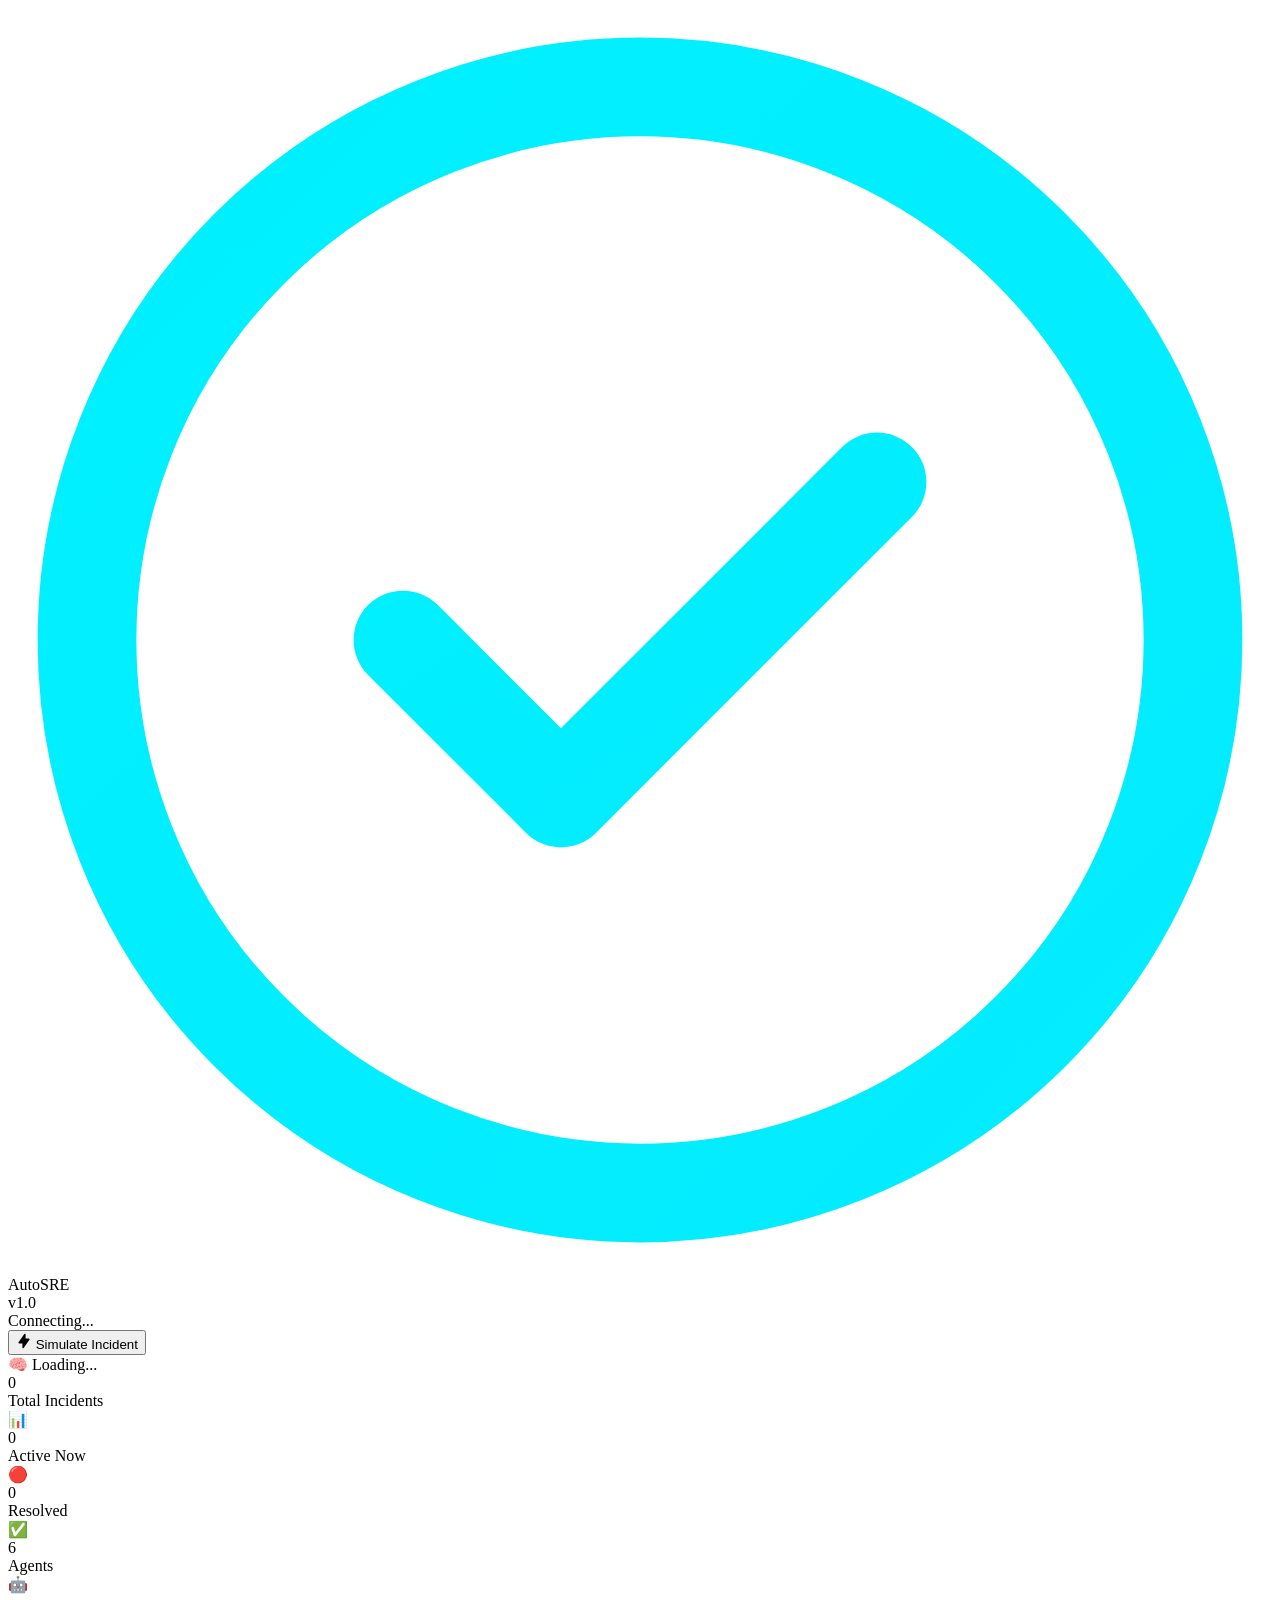
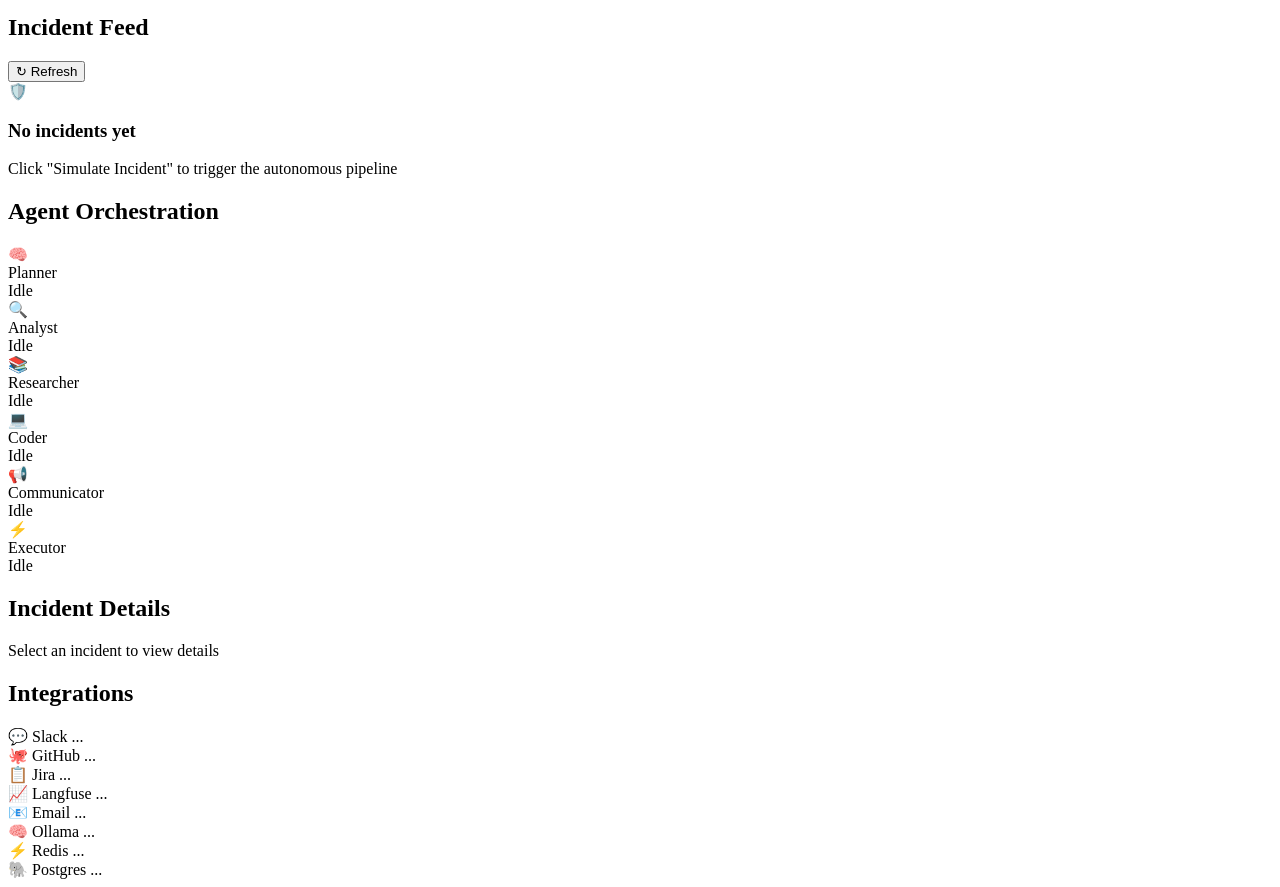
==== autosre/dashboard/index.html @ 5281d74b "feat: AutoSRE autonomous multi-agent incident resolution system - 6 AI agents (Planner, Analyst, Res" ====
<!DOCTYPE html>
<html lang="en">
<head>
    <meta charset="UTF-8">
    <meta name="viewport" content="width=device-width, initial-scale=1.0">
    <title>AutoSRE — Autonomous Incident Resolution</title>
    <meta name="description" content="Real-time dashboard for AutoSRE autonomous multi-agent incident resolution system">
    <link rel="preconnect" href="https://fonts.googleapis.com">
    <link href="https://fonts.googleapis.com/css2?family=Inter:wght@300;400;500;600;700;800;900&family=JetBrains+Mono:wght@400;500;600&display=swap" rel="stylesheet">
    <link rel="stylesheet" href="/static/styles.css">
</head>
<body>
    <!-- ─── Top Bar ─── -->
    <header class="topbar">
        <div class="topbar-left">
            <div class="logo">
                <div class="logo-icon">
                    <svg viewBox="0 0 32 32" fill="none"><circle cx="16" cy="16" r="14" stroke="url(#g1)" stroke-width="2.5"/><path d="M10 16l4 4 8-8" stroke="url(#g1)" stroke-width="2.5" stroke-linecap="round" stroke-linejoin="round"/><defs><linearGradient id="g1" x1="0" y1="0" x2="32" y2="32"><stop stop-color="#00F0FF"/><stop offset="1" stop-color="#7B61FF"/></linearGradient></defs></svg>
                </div>
                <span class="logo-text">Auto<span class="accent">SRE</span></span>
            </div>
            <span class="version-badge">v1.0</span>
        </div>
        <div class="topbar-center">
            <div class="system-status" id="systemStatus">
                <span class="status-dot pulse"></span>
                <span id="statusText">Connecting...</span>
            </div>
        </div>
        <div class="topbar-right">
            <button class="btn-simulate" id="btnSimulate" onclick="simulateIncident()">
                <svg viewBox="0 0 20 20" fill="currentColor" width="16" height="16"><path d="M11.3 1.046A1 1 0 0112 2v5h4a1 1 0 01.82 1.573l-7 10A1 1 0 018 18v-5H4a1 1 0 01-.82-1.573l7-10a1 1 0 011.12-.38z"/></svg>
                Simulate Incident
            </button>
            <div class="model-badge" id="modelBadge">
                <span class="model-icon">🧠</span>
                <span id="modelName">Loading...</span>
            </div>
        </div>
    </header>

    <!-- ─── Main Content ─── -->
    <main class="main-grid">
        <!-- Left Column: Metrics + Incident Feed -->
        <div class="col-left">
            <!-- Metrics Row -->
            <div class="metrics-row">
                <div class="metric-card">
                    <div class="metric-value" id="metricTotal">0</div>
                    <div class="metric-label">Total Incidents</div>
                    <div class="metric-icon">📊</div>
                </div>
                <div class="metric-card">
                    <div class="metric-value" id="metricActive">0</div>
                    <div class="metric-label">Active Now</div>
                    <div class="metric-icon active-pulse">🔴</div>
                </div>
                <div class="metric-card">
                    <div class="metric-value" id="metricResolved">0</div>
                    <div class="metric-label">Resolved</div>
                    <div class="metric-icon">✅</div>
                </div>
                <div class="metric-card">
                    <div class="metric-value" id="metricAgents">6</div>
                    <div class="metric-label">Agents</div>
                    <div class="metric-icon">🤖</div>
                </div>
            </div>

            <!-- Incident Feed -->
            <div class="panel incident-feed">
                <div class="panel-header">
                    <h2>Incident Feed</h2>
                    <button class="btn-refresh" onclick="refreshIncidents()">↻ Refresh</button>
                </div>
                <div class="panel-body" id="incidentFeed">
                    <div class="empty-state">
                        <div class="empty-icon">🛡️</div>
                        <h3>No incidents yet</h3>
                        <p>Click "Simulate Incident" to trigger the autonomous pipeline</p>
                    </div>
                </div>
            </div>
        </div>

        <!-- Right Column: Agent View + Details -->
        <div class="col-right">
            <!-- Agent Orchestration -->
            <div class="panel agent-panel">
                <div class="panel-header">
                    <h2>Agent Orchestration</h2>
                    <span class="live-badge" id="liveBadge" style="display:none">● LIVE</span>
                </div>
                <div class="panel-body">
                    <div class="agent-grid" id="agentGrid">
                        <div class="agent-node planner" data-agent="planner">
                            <div class="agent-avatar">🧠</div>
                            <div class="agent-name">Planner</div>
                            <div class="agent-status idle">Idle</div>
                        </div>
                        <div class="agent-connectors">
                            <div class="connector"></div><div class="connector"></div>
                            <div class="connector"></div><div class="connector"></div>
                            <div class="connector"></div>
                        </div>
                        <div class="agent-workers">
                            <div class="agent-node" data-agent="analyst">
                                <div class="agent-avatar">🔍</div>
                                <div class="agent-name">Analyst</div>
                                <div class="agent-status idle">Idle</div>
                            </div>
                            <div class="agent-node" data-agent="researcher">
                                <div class="agent-avatar">📚</div>
                                <div class="agent-name">Researcher</div>
                                <div class="agent-status idle">Idle</div>
                            </div>
                            <div class="agent-node" data-agent="coder">
                                <div class="agent-avatar">💻</div>
                                <div class="agent-name">Coder</div>
                                <div class="agent-status idle">Idle</div>
                            </div>
                            <div class="agent-node" data-agent="communicator">
                                <div class="agent-avatar">📢</div>
                                <div class="agent-name">Communicator</div>
                                <div class="agent-status idle">Idle</div>
                            </div>
                            <div class="agent-node" data-agent="executor">
                                <div class="agent-avatar">⚡</div>
                                <div class="agent-name">Executor</div>
                                <div class="agent-status idle">Idle</div>
                            </div>
                        </div>
                    </div>
                </div>
            </div>

            <!-- Incident Details -->
            <div class="panel detail-panel">
                <div class="panel-header">
                    <h2>Incident Details</h2>
                </div>
                <div class="panel-body" id="incidentDetails">
                    <div class="empty-state small">
                        <p>Select an incident to view details</p>
                    </div>
                </div>
            </div>

            <!-- Integration Status -->
            <div class="panel integrations-panel">
                <div class="panel-header">
                    <h2>Integrations</h2>
                </div>
                <div class="panel-body">
                    <div class="integration-grid" id="integrationGrid">
                        <div class="integration-item" id="intSlack">
                            <span class="int-icon">💬</span>
                            <span class="int-name">Slack</span>
                            <span class="int-status checking">...</span>
                        </div>
                        <div class="integration-item" id="intGithub">
                            <span class="int-icon">🐙</span>
                            <span class="int-name">GitHub</span>
                            <span class="int-status checking">...</span>
                        </div>
                        <div class="integration-item" id="intJira">
                            <span class="int-icon">📋</span>
                            <span class="int-name">Jira</span>
                            <span class="int-status checking">...</span>
                        </div>
                        <div class="integration-item clickable" id="intLangfuse" onclick="openLangfuse()">
                            <span class="int-icon">📈</span>
                            <span class="int-name">Langfuse</span>
                            <span class="int-status checking">...</span>
                        </div>
                        <div class="integration-item" id="intEmail">
                            <span class="int-icon">📧</span>
                            <span class="int-name">Email</span>
                            <span class="int-status checking">...</span>
                        </div>
                        <div class="integration-item" id="intOllama">
                            <span class="int-icon">🧠</span>
                            <span class="int-name">Ollama</span>
                            <span class="int-status checking">...</span>
                        </div>
                        <div class="integration-item" id="intRedis">
                            <span class="int-icon">⚡</span>
                            <span class="int-name">Redis</span>
                            <span class="int-status checking">...</span>
                        </div>
                        <div class="integration-item" id="intPostgres">
                            <span class="int-icon">🐘</span>
                            <span class="int-name">Postgres</span>
                            <span class="int-status checking">...</span>
                        </div>
                    </div>
                </div>
            </div>
        </div>
    </main>

    <!-- ─── Simulation Modal ─── -->
    <div class="modal-overlay" id="simulateModal" style="display:none">
        <div class="modal">
            <div class="modal-header">
                <h3>⚡ Simulate Production Incident</h3>
                <button class="modal-close" onclick="closeModal()">×</button>
            </div>
            <div class="modal-body">
                <div class="form-group">
                    <label>Incident Title</label>
                    <input type="text" id="simTitle" value="API error rate spiked to 23% on /checkout endpoint" class="form-input">
                </div>
                <div class="form-group">
                    <label>Description</label>
                    <textarea id="simDescription" class="form-input" rows="3">PagerDuty alert fired — checkout API returning 500 errors at elevated rate since recent deployment. Error rate exceeded threshold of 5%.</textarea>
                </div>
                <div class="form-row">
                    <div class="form-group">
                        <label>Severity</label>
                        <select id="simSeverity" class="form-input">
                            <option value="critical">🔴 Critical</option>
                            <option value="high" selected>🟠 High</option>
                            <option value="medium">🟡 Medium</option>
                            <option value="low">🟢 Low</option>
                        </select>
                    </div>
                    <div class="form-group">
                        <label>Source</label>
                        <select id="simSource" class="form-input">
                            <option value="pagerduty" selected>PagerDuty</option>
                            <option value="github">GitHub</option>
                            <option value="slack">Slack</option>
                            <option value="manual">Manual</option>
                        </select>
                    </div>
                </div>
            </div>
            <div class="modal-footer">
                <button class="btn-cancel" onclick="closeModal()">Cancel</button>
                <button class="btn-fire" id="btnFire" onclick="fireSimulation()">
                    🔥 Fire Incident
                </button>
            </div>
        </div>
    </div>

    <!-- ─── Toast Container ─── -->
    <div class="toast-container" id="toastContainer"></div>

    <script src="/static/app.js"></script>
</body>
</html>
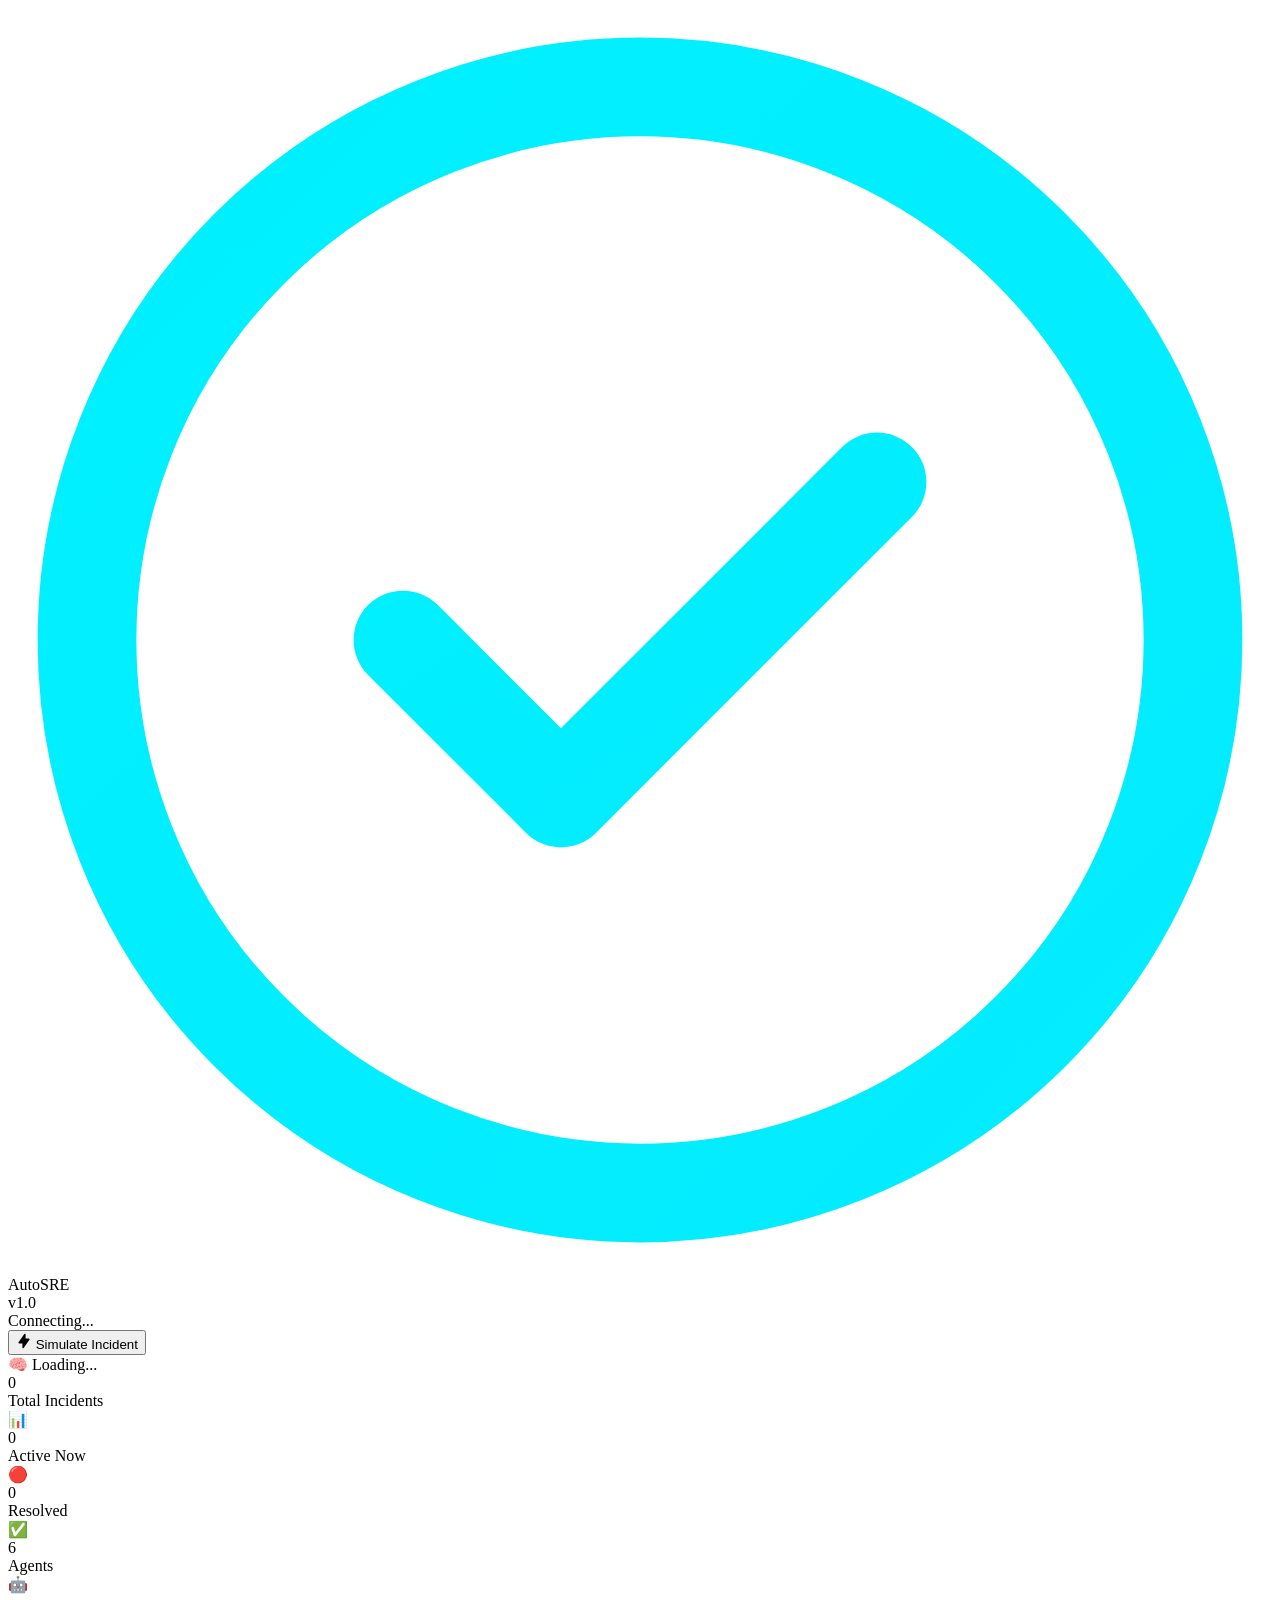
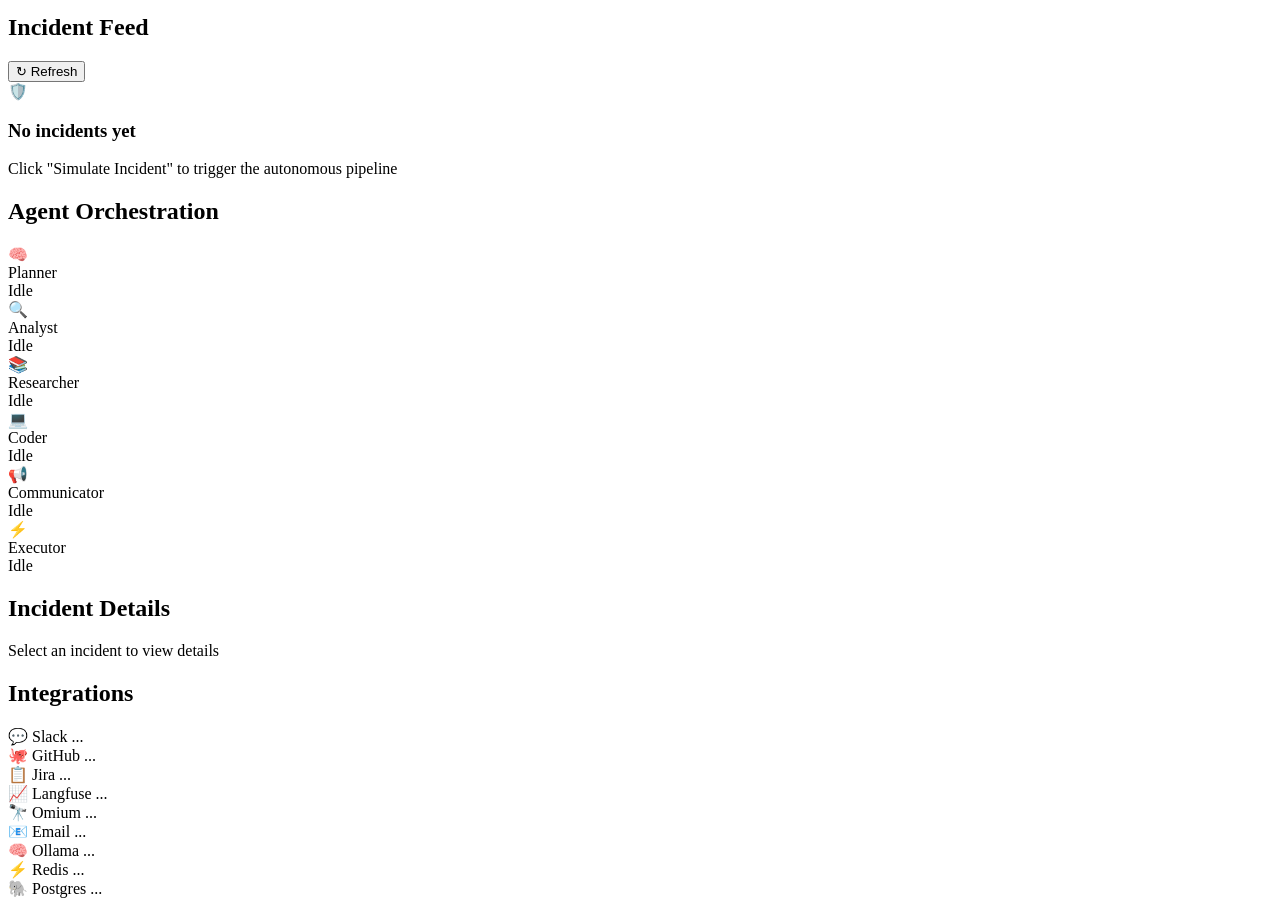
==== commit 84efb748: "feat: integrate Omium AI observability - dual tracing with Langfuse + Omium" ====
--- a/autosre/dashboard/index.html
+++ b/autosre/dashboard/index.html
@@ -173,6 +173,11 @@
                             <span class="int-name">Langfuse</span>
                             <span class="int-status checking">...</span>
                         </div>
+                        <div class="integration-item clickable" id="intOmium" onclick="openOmium()">
+                            <span class="int-icon">🔭</span>
+                            <span class="int-name">Omium</span>
+                            <span class="int-status checking">...</span>
+                        </div>
                         <div class="integration-item" id="intEmail">
                             <span class="int-icon">📧</span>
                             <span class="int-name">Email</span>
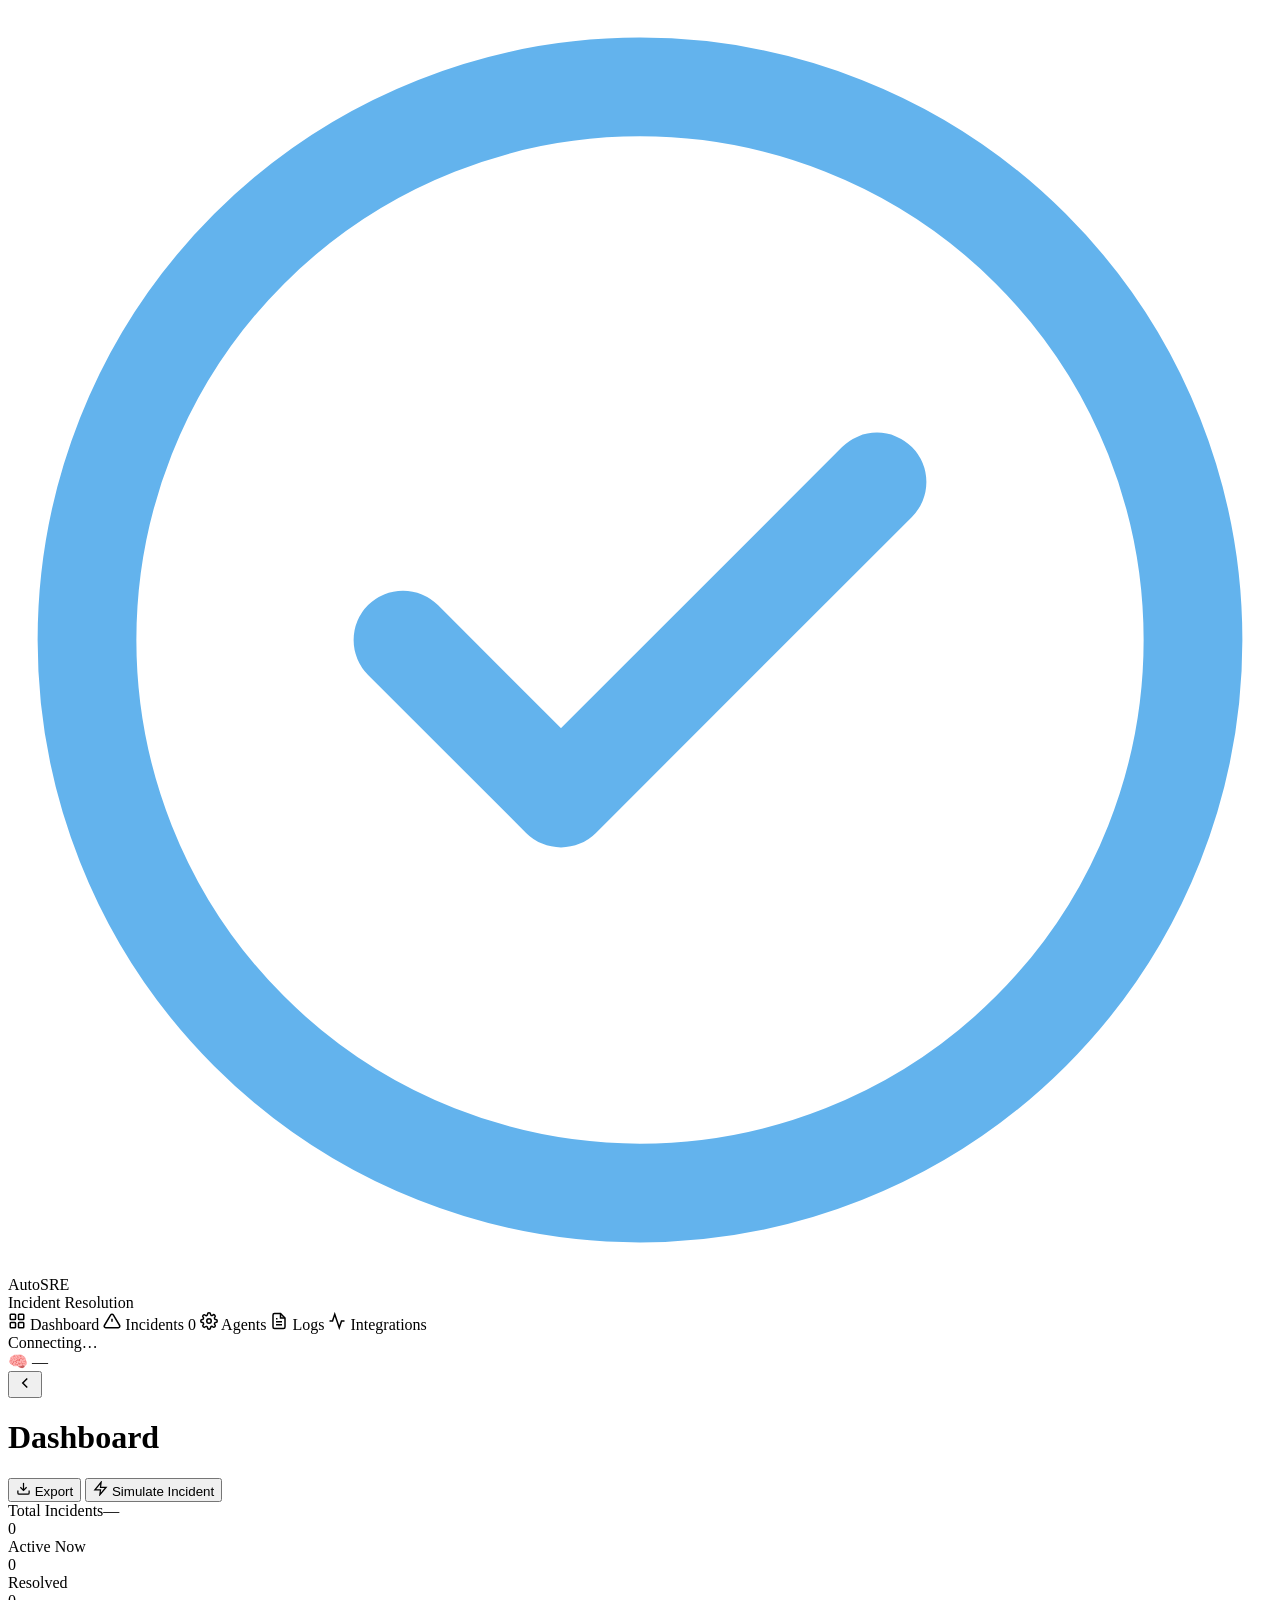
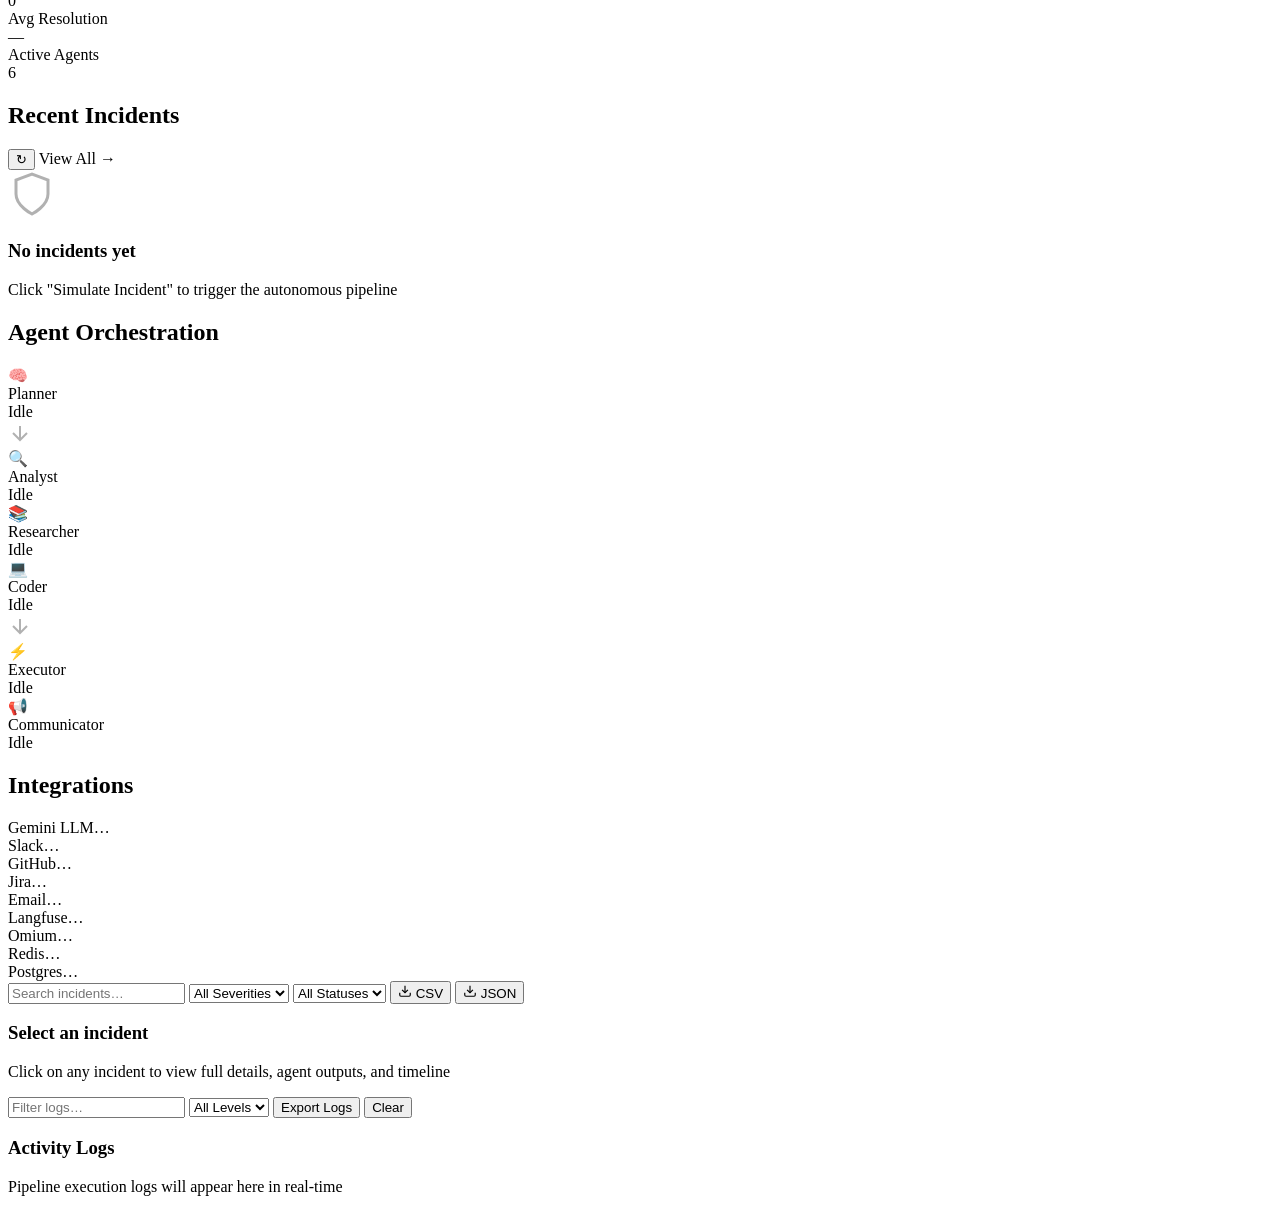
==== commit b685d34e: "final-2" ====
--- a/autosre/dashboard/index.html
+++ b/autosre/dashboard/index.html
@@ -6,201 +6,239 @@
     <title>AutoSRE — Autonomous Incident Resolution</title>
     <meta name="description" content="Real-time dashboard for AutoSRE autonomous multi-agent incident resolution system">
     <link rel="preconnect" href="https://fonts.googleapis.com">
-    <link href="https://fonts.googleapis.com/css2?family=Inter:wght@300;400;500;600;700;800;900&family=JetBrains+Mono:wght@400;500;600&display=swap" rel="stylesheet">
+    <link href="https://fonts.googleapis.com/css2?family=Inter:wght@300;400;500;600;700;800&family=JetBrains+Mono:wght@400;500;600&display=swap" rel="stylesheet">
     <link rel="stylesheet" href="/static/styles.css">
 </head>
 <body>
-    <!-- ─── Top Bar ─── -->
-    <header class="topbar">
-        <div class="topbar-left">
+    <!-- ─── Sidebar ─── -->
+    <aside class="sidebar" id="sidebar">
+        <div class="sidebar-header">
             <div class="logo">
-                <div class="logo-icon">
-                    <svg viewBox="0 0 32 32" fill="none"><circle cx="16" cy="16" r="14" stroke="url(#g1)" stroke-width="2.5"/><path d="M10 16l4 4 8-8" stroke="url(#g1)" stroke-width="2.5" stroke-linecap="round" stroke-linejoin="round"/><defs><linearGradient id="g1" x1="0" y1="0" x2="32" y2="32"><stop stop-color="#00F0FF"/><stop offset="1" stop-color="#7B61FF"/></linearGradient></defs></svg>
-                </div>
-                <span class="logo-text">Auto<span class="accent">SRE</span></span>
-            </div>
-            <span class="version-badge">v1.0</span>
-        </div>
-        <div class="topbar-center">
-            <div class="system-status" id="systemStatus">
-                <span class="status-dot pulse"></span>
-                <span id="statusText">Connecting...</span>
-            </div>
-        </div>
-        <div class="topbar-right">
-            <button class="btn-simulate" id="btnSimulate" onclick="simulateIncident()">
-                <svg viewBox="0 0 20 20" fill="currentColor" width="16" height="16"><path d="M11.3 1.046A1 1 0 0112 2v5h4a1 1 0 01.82 1.573l-7 10A1 1 0 018 18v-5H4a1 1 0 01-.82-1.573l7-10a1 1 0 011.12-.38z"/></svg>
-                Simulate Incident
-            </button>
-            <div class="model-badge" id="modelBadge">
-                <span class="model-icon">🧠</span>
-                <span id="modelName">Loading...</span>
-            </div>
-        </div>
-    </header>
+                <svg class="logo-svg" viewBox="0 0 32 32" fill="none"><circle cx="16" cy="16" r="14" stroke="#63b3ed" stroke-width="2.5"/><path d="M10 16l4 4 8-8" stroke="#63b3ed" stroke-width="2.5" stroke-linecap="round" stroke-linejoin="round"/></svg>
+                <div>
+                    <div class="logo-text">Auto<span class="accent">SRE</span></div>
+                    <div class="logo-sub">Incident Resolution</div>
+                </div>
+            </div>
+        </div>
+        <nav class="sidebar-nav">
+            <a class="nav-item active" data-view="dashboard" onclick="switchView('dashboard')">
+                <svg width="18" height="18" viewBox="0 0 24 24" fill="none" stroke="currentColor" stroke-width="2"><rect x="3" y="3" width="7" height="7" rx="1"/><rect x="14" y="3" width="7" height="7" rx="1"/><rect x="3" y="14" width="7" height="7" rx="1"/><rect x="14" y="14" width="7" height="7" rx="1"/></svg>
+                Dashboard
+            </a>
+            <a class="nav-item" data-view="incidents" onclick="switchView('incidents')">
+                <svg width="18" height="18" viewBox="0 0 24 24" fill="none" stroke="currentColor" stroke-width="2"><path d="M10.29 3.86L1.82 18a2 2 0 001.71 3h16.94a2 2 0 001.71-3L13.71 3.86a2 2 0 00-3.42 0z"/><line x1="12" y1="9" x2="12" y2="13"/><line x1="12" y1="17" x2="12.01" y2="17"/></svg>
+                Incidents
+                <span class="nav-badge" id="navIncidentCount">0</span>
+            </a>
+            <a class="nav-item" data-view="agents" onclick="switchView('agents')">
+                <svg width="18" height="18" viewBox="0 0 24 24" fill="none" stroke="currentColor" stroke-width="2"><circle cx="12" cy="12" r="3"/><path d="M19.4 15a1.65 1.65 0 00.33 1.82l.06.06a2 2 0 010 2.83 2 2 0 01-2.83 0l-.06-.06a1.65 1.65 0 00-1.82-.33 1.65 1.65 0 00-1 1.51V21a2 2 0 01-4 0v-.09A1.65 1.65 0 009 19.4a1.65 1.65 0 00-1.82.33l-.06.06a2 2 0 01-2.83-2.83l.06-.06A1.65 1.65 0 004.68 15a1.65 1.65 0 00-1.51-1H3a2 2 0 010-4h.09A1.65 1.65 0 004.6 9a1.65 1.65 0 00-.33-1.82l-.06-.06a2 2 0 012.83-2.83l.06.06A1.65 1.65 0 009 4.68a1.65 1.65 0 001-1.51V3a2 2 0 014 0v.09a1.65 1.65 0 001 1.51 1.65 1.65 0 001.82-.33l.06-.06a2 2 0 012.83 2.83l-.06.06A1.65 1.65 0 0019.4 9a1.65 1.65 0 001.51 1H21a2 2 0 010 4h-.09a1.65 1.65 0 00-1.51 1z"/></svg>
+                Agents
+            </a>
+            <a class="nav-item" data-view="logs" onclick="switchView('logs')">
+                <svg width="18" height="18" viewBox="0 0 24 24" fill="none" stroke="currentColor" stroke-width="2"><path d="M14 2H6a2 2 0 00-2 2v16a2 2 0 002 2h12a2 2 0 002-2V8z"/><polyline points="14 2 14 8 20 8"/><line x1="16" y1="13" x2="8" y2="13"/><line x1="16" y1="17" x2="8" y2="17"/><polyline points="10 9 9 9 8 9"/></svg>
+                Logs
+            </a>
+            <a class="nav-item" data-view="integrations" onclick="switchView('integrations')">
+                <svg width="18" height="18" viewBox="0 0 24 24" fill="none" stroke="currentColor" stroke-width="2"><polyline points="22 12 18 12 15 21 9 3 6 12 2 12"/></svg>
+                Integrations
+            </a>
+        </nav>
+        <div class="sidebar-footer">
+            <div class="system-chip" id="systemChip">
+                <span class="chip-dot"></span>
+                <span id="chipText">Connecting…</span>
+            </div>
+            <div class="model-chip" id="modelChip">🧠 <span id="modelName">—</span></div>
+        </div>
+    </aside>
+
+    <!-- Sidebar Toggle -->
+    <button class="sidebar-toggle" id="sidebarToggle" onclick="toggleSidebar()" title="Toggle Sidebar">
+        <svg width="18" height="18" viewBox="0 0 24 24" fill="none" stroke="currentColor" stroke-width="2"><path d="M15 18l-6-6 6-6"/></svg>
+    </button>
 
     <!-- ─── Main Content ─── -->
-    <main class="main-grid">
-        <!-- Left Column: Metrics + Incident Feed -->
-        <div class="col-left">
-            <!-- Metrics Row -->
+    <main class="main">
+        <!-- Top Bar -->
+        <header class="topbar">
+            <div class="topbar-left">
+                <h1 class="page-title" id="pageTitle">Dashboard</h1>
+            </div>
+            <div class="topbar-right">
+                <button class="btn-secondary" id="btnExport" onclick="exportData()">
+                    <svg width="15" height="15" viewBox="0 0 24 24" fill="none" stroke="currentColor" stroke-width="2"><path d="M21 15v4a2 2 0 01-2 2H5a2 2 0 01-2-2v-4"/><polyline points="7 10 12 15 17 10"/><line x1="12" y1="15" x2="12" y2="3"/></svg>
+                    Export
+                </button>
+                <button class="btn-primary" id="btnSimulate" onclick="simulateIncident()">
+                    <svg width="15" height="15" viewBox="0 0 24 24" fill="none" stroke="currentColor" stroke-width="2"><polygon points="13 2 3 14 12 14 11 22 21 10 12 10 13 2"/></svg>
+                    Simulate Incident
+                </button>
+            </div>
+        </header>
+
+        <!-- ─── VIEW: Dashboard ─── -->
+        <div class="view active" id="view-dashboard">
             <div class="metrics-row">
                 <div class="metric-card">
+                    <div class="metric-top"><span class="metric-label">Total Incidents</span><span class="metric-trend up" id="metricTrend">—</span></div>
                     <div class="metric-value" id="metricTotal">0</div>
-                    <div class="metric-label">Total Incidents</div>
-                    <div class="metric-icon">📊</div>
-                </div>
-                <div class="metric-card">
-                    <div class="metric-value" id="metricActive">0</div>
-                    <div class="metric-label">Active Now</div>
-                    <div class="metric-icon active-pulse">🔴</div>
-                </div>
-                <div class="metric-card">
-                    <div class="metric-value" id="metricResolved">0</div>
-                    <div class="metric-label">Resolved</div>
-                    <div class="metric-icon">✅</div>
-                </div>
-                <div class="metric-card">
+                    <div class="metric-bar"><div class="metric-bar-fill" id="metricBar1" style="width:0%"></div></div>
+                </div>
+                <div class="metric-card">
+                    <div class="metric-top"><span class="metric-label">Active Now</span></div>
+                    <div class="metric-value warn" id="metricActive">0</div>
+                    <div class="metric-bar"><div class="metric-bar-fill active-bar" id="metricBar2" style="width:0%"></div></div>
+                </div>
+                <div class="metric-card">
+                    <div class="metric-top"><span class="metric-label">Resolved</span></div>
+                    <div class="metric-value good" id="metricResolved">0</div>
+                    <div class="metric-bar"><div class="metric-bar-fill good-bar" id="metricBar3" style="width:0%"></div></div>
+                </div>
+                <div class="metric-card">
+                    <div class="metric-top"><span class="metric-label">Avg Resolution</span></div>
+                    <div class="metric-value" id="metricAvgTime">—</div>
+                    <div class="metric-bar"><div class="metric-bar-fill" id="metricBar4" style="width:0%"></div></div>
+                </div>
+                <div class="metric-card">
+                    <div class="metric-top"><span class="metric-label">Active Agents</span></div>
                     <div class="metric-value" id="metricAgents">6</div>
-                    <div class="metric-label">Agents</div>
-                    <div class="metric-icon">🤖</div>
-                </div>
-            </div>
-
-            <!-- Incident Feed -->
-            <div class="panel incident-feed">
-                <div class="panel-header">
-                    <h2>Incident Feed</h2>
-                    <button class="btn-refresh" onclick="refreshIncidents()">↻ Refresh</button>
-                </div>
-                <div class="panel-body" id="incidentFeed">
-                    <div class="empty-state">
-                        <div class="empty-icon">🛡️</div>
-                        <h3>No incidents yet</h3>
-                        <p>Click "Simulate Incident" to trigger the autonomous pipeline</p>
-                    </div>
-                </div>
-            </div>
-        </div>
-
-        <!-- Right Column: Agent View + Details -->
-        <div class="col-right">
-            <!-- Agent Orchestration -->
-            <div class="panel agent-panel">
-                <div class="panel-header">
-                    <h2>Agent Orchestration</h2>
-                    <span class="live-badge" id="liveBadge" style="display:none">● LIVE</span>
-                </div>
-                <div class="panel-body">
-                    <div class="agent-grid" id="agentGrid">
-                        <div class="agent-node planner" data-agent="planner">
-                            <div class="agent-avatar">🧠</div>
-                            <div class="agent-name">Planner</div>
-                            <div class="agent-status idle">Idle</div>
-                        </div>
-                        <div class="agent-connectors">
-                            <div class="connector"></div><div class="connector"></div>
-                            <div class="connector"></div><div class="connector"></div>
-                            <div class="connector"></div>
-                        </div>
-                        <div class="agent-workers">
-                            <div class="agent-node" data-agent="analyst">
-                                <div class="agent-avatar">🔍</div>
-                                <div class="agent-name">Analyst</div>
-                                <div class="agent-status idle">Idle</div>
-                            </div>
-                            <div class="agent-node" data-agent="researcher">
-                                <div class="agent-avatar">📚</div>
-                                <div class="agent-name">Researcher</div>
-                                <div class="agent-status idle">Idle</div>
-                            </div>
-                            <div class="agent-node" data-agent="coder">
-                                <div class="agent-avatar">💻</div>
-                                <div class="agent-name">Coder</div>
-                                <div class="agent-status idle">Idle</div>
-                            </div>
-                            <div class="agent-node" data-agent="communicator">
-                                <div class="agent-avatar">📢</div>
-                                <div class="agent-name">Communicator</div>
-                                <div class="agent-status idle">Idle</div>
-                            </div>
-                            <div class="agent-node" data-agent="executor">
-                                <div class="agent-avatar">⚡</div>
-                                <div class="agent-name">Executor</div>
-                                <div class="agent-status idle">Idle</div>
-                            </div>
-                        </div>
-                    </div>
-                </div>
-            </div>
-
-            <!-- Incident Details -->
-            <div class="panel detail-panel">
-                <div class="panel-header">
-                    <h2>Incident Details</h2>
-                </div>
-                <div class="panel-body" id="incidentDetails">
-                    <div class="empty-state small">
-                        <p>Select an incident to view details</p>
-                    </div>
-                </div>
-            </div>
-
-            <!-- Integration Status -->
-            <div class="panel integrations-panel">
-                <div class="panel-header">
-                    <h2>Integrations</h2>
-                </div>
-                <div class="panel-body">
-                    <div class="integration-grid" id="integrationGrid">
-                        <div class="integration-item" id="intSlack">
-                            <span class="int-icon">💬</span>
-                            <span class="int-name">Slack</span>
-                            <span class="int-status checking">...</span>
-                        </div>
-                        <div class="integration-item" id="intGithub">
-                            <span class="int-icon">🐙</span>
-                            <span class="int-name">GitHub</span>
-                            <span class="int-status checking">...</span>
-                        </div>
-                        <div class="integration-item" id="intJira">
-                            <span class="int-icon">📋</span>
-                            <span class="int-name">Jira</span>
-                            <span class="int-status checking">...</span>
-                        </div>
-                        <div class="integration-item clickable" id="intLangfuse" onclick="openLangfuse()">
-                            <span class="int-icon">📈</span>
-                            <span class="int-name">Langfuse</span>
-                            <span class="int-status checking">...</span>
-                        </div>
-                        <div class="integration-item clickable" id="intOmium" onclick="openOmium()">
-                            <span class="int-icon">🔭</span>
-                            <span class="int-name">Omium</span>
-                            <span class="int-status checking">...</span>
-                        </div>
-                        <div class="integration-item" id="intEmail">
-                            <span class="int-icon">📧</span>
-                            <span class="int-name">Email</span>
-                            <span class="int-status checking">...</span>
-                        </div>
-                        <div class="integration-item" id="intOllama">
-                            <span class="int-icon">🧠</span>
-                            <span class="int-name">Ollama</span>
-                            <span class="int-status checking">...</span>
-                        </div>
-                        <div class="integration-item" id="intRedis">
-                            <span class="int-icon">⚡</span>
-                            <span class="int-name">Redis</span>
-                            <span class="int-status checking">...</span>
-                        </div>
-                        <div class="integration-item" id="intPostgres">
-                            <span class="int-icon">🐘</span>
-                            <span class="int-name">Postgres</span>
-                            <span class="int-status checking">...</span>
-                        </div>
-                    </div>
-                </div>
-            </div>
+                    <div class="metric-bar"><div class="metric-bar-fill" style="width:100%"></div></div>
+                </div>
+            </div>
+
+            <div class="dashboard-grid">
+                <!-- Recent Incidents -->
+                <div class="card card-lg">
+                    <div class="card-header">
+                        <h2>Recent Incidents</h2>
+                        <div class="card-actions">
+                            <button class="btn-icon" onclick="refreshIncidents()" title="Refresh">↻</button>
+                            <a class="btn-text" onclick="switchView('incidents')">View All →</a>
+                        </div>
+                    </div>
+                    <div class="card-body scroll-y" id="recentIncidents">
+                        <div class="empty-state">
+                            <svg width="48" height="48" viewBox="0 0 24 24" fill="none" stroke="currentColor" stroke-width="1.5" opacity="0.3"><path d="M12 22s8-4 8-10V5l-8-3-8 3v7c0 6 8 10 8 10z"/></svg>
+                            <h3>No incidents yet</h3>
+                            <p>Click "Simulate Incident" to trigger the autonomous pipeline</p>
+                        </div>
+                    </div>
+                </div>
+
+                <!-- Agent Orchestration -->
+                <div class="card">
+                    <div class="card-header">
+                        <h2>Agent Orchestration</h2>
+                        <span class="live-badge" id="liveBadge" style="display:none">● LIVE</span>
+                    </div>
+                    <div class="card-body">
+                        <div class="pipeline-flow" id="agentGrid">
+                            <div class="pipeline-stage">
+                                <div class="agent-chip" data-agent="planner">
+                                    <div class="agent-icon">🧠</div>
+                                    <div class="agent-info"><div class="agent-name">Planner</div><div class="agent-status idle">Idle</div></div>
+                                </div>
+                            </div>
+                            <div class="pipeline-arrow">
+                                <svg width="24" height="24" viewBox="0 0 24 24" fill="none" stroke="currentColor" stroke-width="2" opacity="0.3"><path d="M12 5v14M19 12l-7 7-7-7"/></svg>
+                            </div>
+                            <div class="pipeline-parallel">
+                                <div class="agent-chip" data-agent="analyst"><div class="agent-icon">🔍</div><div class="agent-info"><div class="agent-name">Analyst</div><div class="agent-status idle">Idle</div></div></div>
+                                <div class="agent-chip" data-agent="researcher"><div class="agent-icon">📚</div><div class="agent-info"><div class="agent-name">Researcher</div><div class="agent-status idle">Idle</div></div></div>
+                                <div class="agent-chip" data-agent="coder"><div class="agent-icon">💻</div><div class="agent-info"><div class="agent-name">Coder</div><div class="agent-status idle">Idle</div></div></div>
+                            </div>
+                            <div class="pipeline-arrow">
+                                <svg width="24" height="24" viewBox="0 0 24 24" fill="none" stroke="currentColor" stroke-width="2" opacity="0.3"><path d="M12 5v14M19 12l-7 7-7-7"/></svg>
+                            </div>
+                            <div class="pipeline-stage">
+                                <div class="agent-chip" data-agent="executor"><div class="agent-icon">⚡</div><div class="agent-info"><div class="agent-name">Executor</div><div class="agent-status idle">Idle</div></div></div>
+                                <div class="agent-chip" data-agent="communicator"><div class="agent-icon">📢</div><div class="agent-info"><div class="agent-name">Communicator</div><div class="agent-status idle">Idle</div></div></div>
+                            </div>
+                        </div>
+                    </div>
+                </div>
+
+                <!-- Quick Integrations -->
+                <div class="card">
+                    <div class="card-header"><h2>Integrations</h2></div>
+                    <div class="card-body">
+                        <div class="int-list" id="integrationList">
+                            <div class="int-row" id="intOllama"><span class="int-dot"></span><span class="int-label">Gemini LLM</span><span class="int-val" >…</span></div>
+                            <div class="int-row" id="intSlack"><span class="int-dot"></span><span class="int-label">Slack</span><span class="int-val">…</span></div>
+                            <div class="int-row" id="intGithub"><span class="int-dot"></span><span class="int-label">GitHub</span><span class="int-val">…</span></div>
+                            <div class="int-row" id="intJira"><span class="int-dot"></span><span class="int-label">Jira</span><span class="int-val">…</span></div>
+                            <div class="int-row" id="intEmail"><span class="int-dot"></span><span class="int-label">Email</span><span class="int-val">…</span></div>
+                            <div class="int-row clickable" id="intLangfuse" onclick="openLangfuse()"><span class="int-dot"></span><span class="int-label">Langfuse</span><span class="int-val">…</span></div>
+                            <div class="int-row clickable" id="intOmium" onclick="openOmium()"><span class="int-dot"></span><span class="int-label">Omium</span><span class="int-val">…</span></div>
+                            <div class="int-row" id="intRedis"><span class="int-dot"></span><span class="int-label">Redis</span><span class="int-val">…</span></div>
+                            <div class="int-row" id="intPostgres"><span class="int-dot"></span><span class="int-label">Postgres</span><span class="int-val">…</span></div>
+                        </div>
+                    </div>
+                </div>
+            </div>
+        </div>
+
+        <!-- ─── VIEW: Incidents ─── -->
+        <div class="view" id="view-incidents">
+            <div class="toolbar">
+                <input class="search-input" type="text" placeholder="Search incidents…" id="incidentSearch" oninput="filterIncidents()">
+                <select class="filter-select" id="filterSeverity" onchange="filterIncidents()">
+                    <option value="">All Severities</option>
+                    <option value="critical">Critical</option>
+                    <option value="high">High</option>
+                    <option value="medium">Medium</option>
+                    <option value="low">Low</option>
+                </select>
+                <select class="filter-select" id="filterStatus" onchange="filterIncidents()">
+                    <option value="">All Statuses</option>
+                    <option value="processing">Processing</option>
+                    <option value="diagnosed_and_escalated">Resolved</option>
+                    <option value="failed">Failed</option>
+                </select>
+                <button class="btn-secondary" onclick="exportIncidents('csv')">
+                    <svg width="14" height="14" viewBox="0 0 24 24" fill="none" stroke="currentColor" stroke-width="2"><path d="M21 15v4a2 2 0 01-2 2H5a2 2 0 01-2-2v-4"/><polyline points="7 10 12 15 17 10"/><line x1="12" y1="15" x2="12" y2="3"/></svg>
+                    CSV
+                </button>
+                <button class="btn-secondary" onclick="exportIncidents('json')">
+                    <svg width="14" height="14" viewBox="0 0 24 24" fill="none" stroke="currentColor" stroke-width="2"><path d="M21 15v4a2 2 0 01-2 2H5a2 2 0 01-2-2v-4"/><polyline points="7 10 12 15 17 10"/><line x1="12" y1="15" x2="12" y2="3"/></svg>
+                    JSON
+                </button>
+            </div>
+            <div class="incidents-split">
+                <div class="incidents-list scroll-y" id="incidentsList"></div>
+                <div class="incident-detail scroll-y" id="incidentDetail">
+                    <div class="empty-state"><h3>Select an incident</h3><p>Click on any incident to view full details, agent outputs, and timeline</p></div>
+                </div>
+            </div>
+        </div>
+
+        <!-- ─── VIEW: Agents ─── -->
+        <div class="view" id="view-agents">
+            <div class="agents-grid" id="agentsDetailGrid"></div>
+        </div>
+
+        <!-- ─── VIEW: Logs ─── -->
+        <div class="view" id="view-logs">
+            <div class="toolbar">
+                <input class="search-input" type="text" placeholder="Filter logs…" id="logSearch" oninput="filterLogs()">
+                <select class="filter-select" id="logLevel" onchange="filterLogs()">
+                    <option value="">All Levels</option>
+                    <option value="info">Info</option>
+                    <option value="warning">Warning</option>
+                    <option value="error">Error</option>
+                </select>
+                <button class="btn-secondary" onclick="exportLogs()">Export Logs</button>
+                <button class="btn-secondary" onclick="clearLogs()">Clear</button>
+            </div>
+            <div class="log-viewer scroll-y" id="logViewer">
+                <div class="empty-state"><h3>Activity Logs</h3><p>Pipeline execution logs will appear here in real-time</p></div>
+            </div>
+        </div>
+
+        <!-- ─── VIEW: Integrations ─── -->
+        <div class="view" id="view-integrations">
+            <div class="integrations-detail-grid" id="intDetailGrid"></div>
         </div>
     </main>
 
@@ -208,8 +246,10 @@
     <div class="modal-overlay" id="simulateModal" style="display:none">
         <div class="modal">
             <div class="modal-header">
-                <h3>⚡ Simulate Production Incident</h3>
-                <button class="modal-close" onclick="closeModal()">×</button>
+                <h3>Simulate Production Incident</h3>
+                <button class="modal-close" onclick="closeModal()">
+                    <svg width="18" height="18" viewBox="0 0 24 24" fill="none" stroke="currentColor" stroke-width="2"><line x1="18" y1="6" x2="6" y2="18"/><line x1="6" y1="6" x2="18" y2="18"/></svg>
+                </button>
             </div>
             <div class="modal-body">
                 <div class="form-group">
@@ -242,15 +282,16 @@
                 </div>
             </div>
             <div class="modal-footer">
-                <button class="btn-cancel" onclick="closeModal()">Cancel</button>
-                <button class="btn-fire" id="btnFire" onclick="fireSimulation()">
-                    🔥 Fire Incident
+                <button class="btn-secondary" onclick="closeModal()">Cancel</button>
+                <button class="btn-primary" id="btnFire" onclick="fireSimulation()">
+                    <svg width="15" height="15" viewBox="0 0 24 24" fill="none" stroke="currentColor" stroke-width="2"><polygon points="13 2 3 14 12 14 11 22 21 10 12 10 13 2"/></svg>
+                    Fire Incident
                 </button>
             </div>
         </div>
     </div>
 
-    <!-- ─── Toast Container ─── -->
+    <!-- Toast Container -->
     <div class="toast-container" id="toastContainer"></div>
 
     <script src="/static/app.js"></script>
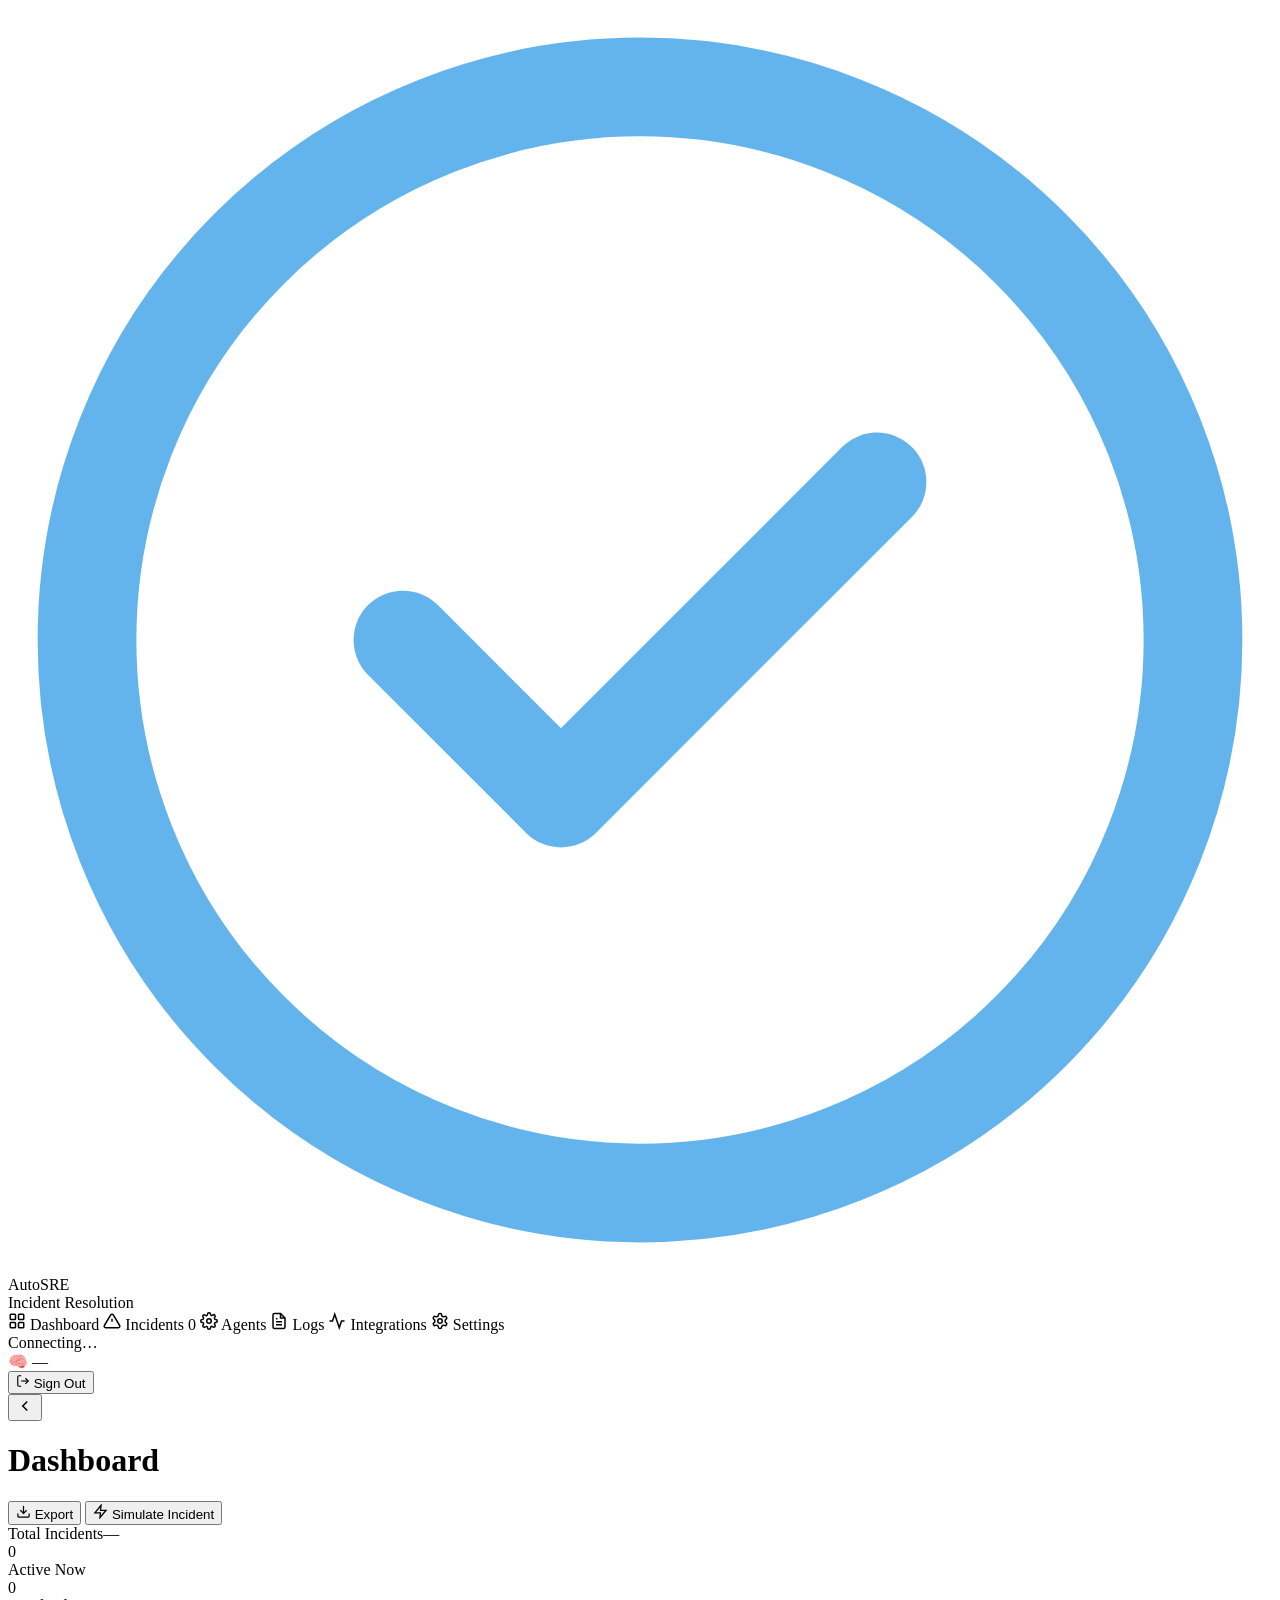
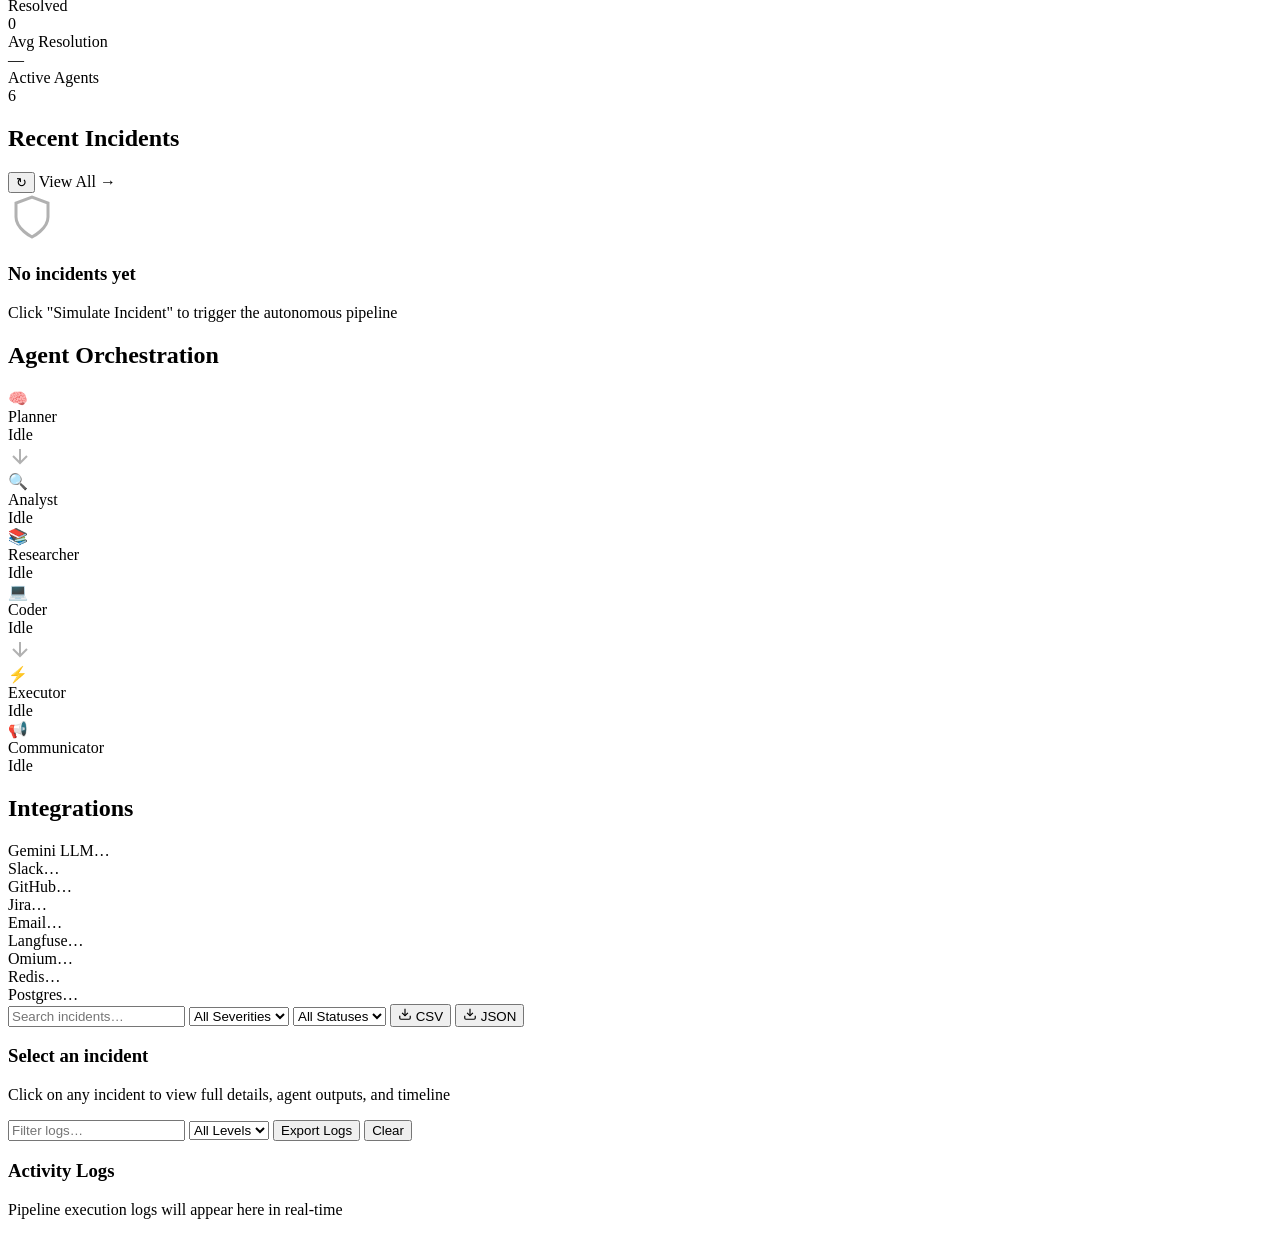
==== commit c6660a41: "feat: user auth + per-user integration settings" ====
--- a/autosre/dashboard/index.html
+++ b/autosre/dashboard/index.html
@@ -43,6 +43,10 @@
                 <svg width="18" height="18" viewBox="0 0 24 24" fill="none" stroke="currentColor" stroke-width="2"><polyline points="22 12 18 12 15 21 9 3 6 12 2 12"/></svg>
                 Integrations
             </a>
+            <a class="nav-item" onclick="window.location.href='/settings'">
+                <svg width="18" height="18" viewBox="0 0 24 24" fill="none" stroke="currentColor" stroke-width="2"><path d="M12.22 2h-.44a2 2 0 00-2 2v.18a2 2 0 01-1 1.73l-.43.25a2 2 0 01-2 0l-.15-.08a2 2 0 00-2.73.73l-.22.38a2 2 0 00.73 2.73l.15.1a2 2 0 011 1.72v.51a2 2 0 01-1 1.74l-.15.09a2 2 0 00-.73 2.73l.22.38a2 2 0 002.73.73l.15-.08a2 2 0 012 0l.43.25a2 2 0 011 1.73V20a2 2 0 002 2h.44a2 2 0 002-2v-.18a2 2 0 011-1.73l.43-.25a2 2 0 012 0l.15.08a2 2 0 002.73-.73l.22-.39a2 2 0 00-.73-2.73l-.15-.08a2 2 0 01-1-1.74v-.5a2 2 0 011-1.74l.15-.09a2 2 0 00.73-2.73l-.22-.38a2 2 0 00-2.73-.73l-.15.08a2 2 0 01-2 0l-.43-.25a2 2 0 01-1-1.73V4a2 2 0 00-2-2z"/><circle cx="12" cy="12" r="3"/></svg>
+                Settings
+            </a>
         </nav>
         <div class="sidebar-footer">
             <div class="system-chip" id="systemChip">
@@ -50,6 +54,10 @@
                 <span id="chipText">Connecting…</span>
             </div>
             <div class="model-chip" id="modelChip">🧠 <span id="modelName">—</span></div>
+            <button class="logout-btn" onclick="logout()" title="Sign Out">
+                <svg width="14" height="14" viewBox="0 0 24 24" fill="none" stroke="currentColor" stroke-width="2"><path d="M9 21H5a2 2 0 01-2-2V5a2 2 0 012-2h4"/><polyline points="16 17 21 12 16 7"/><line x1="21" y1="12" x2="9" y2="12"/></svg>
+                Sign Out
+            </button>
         </div>
     </aside>
 
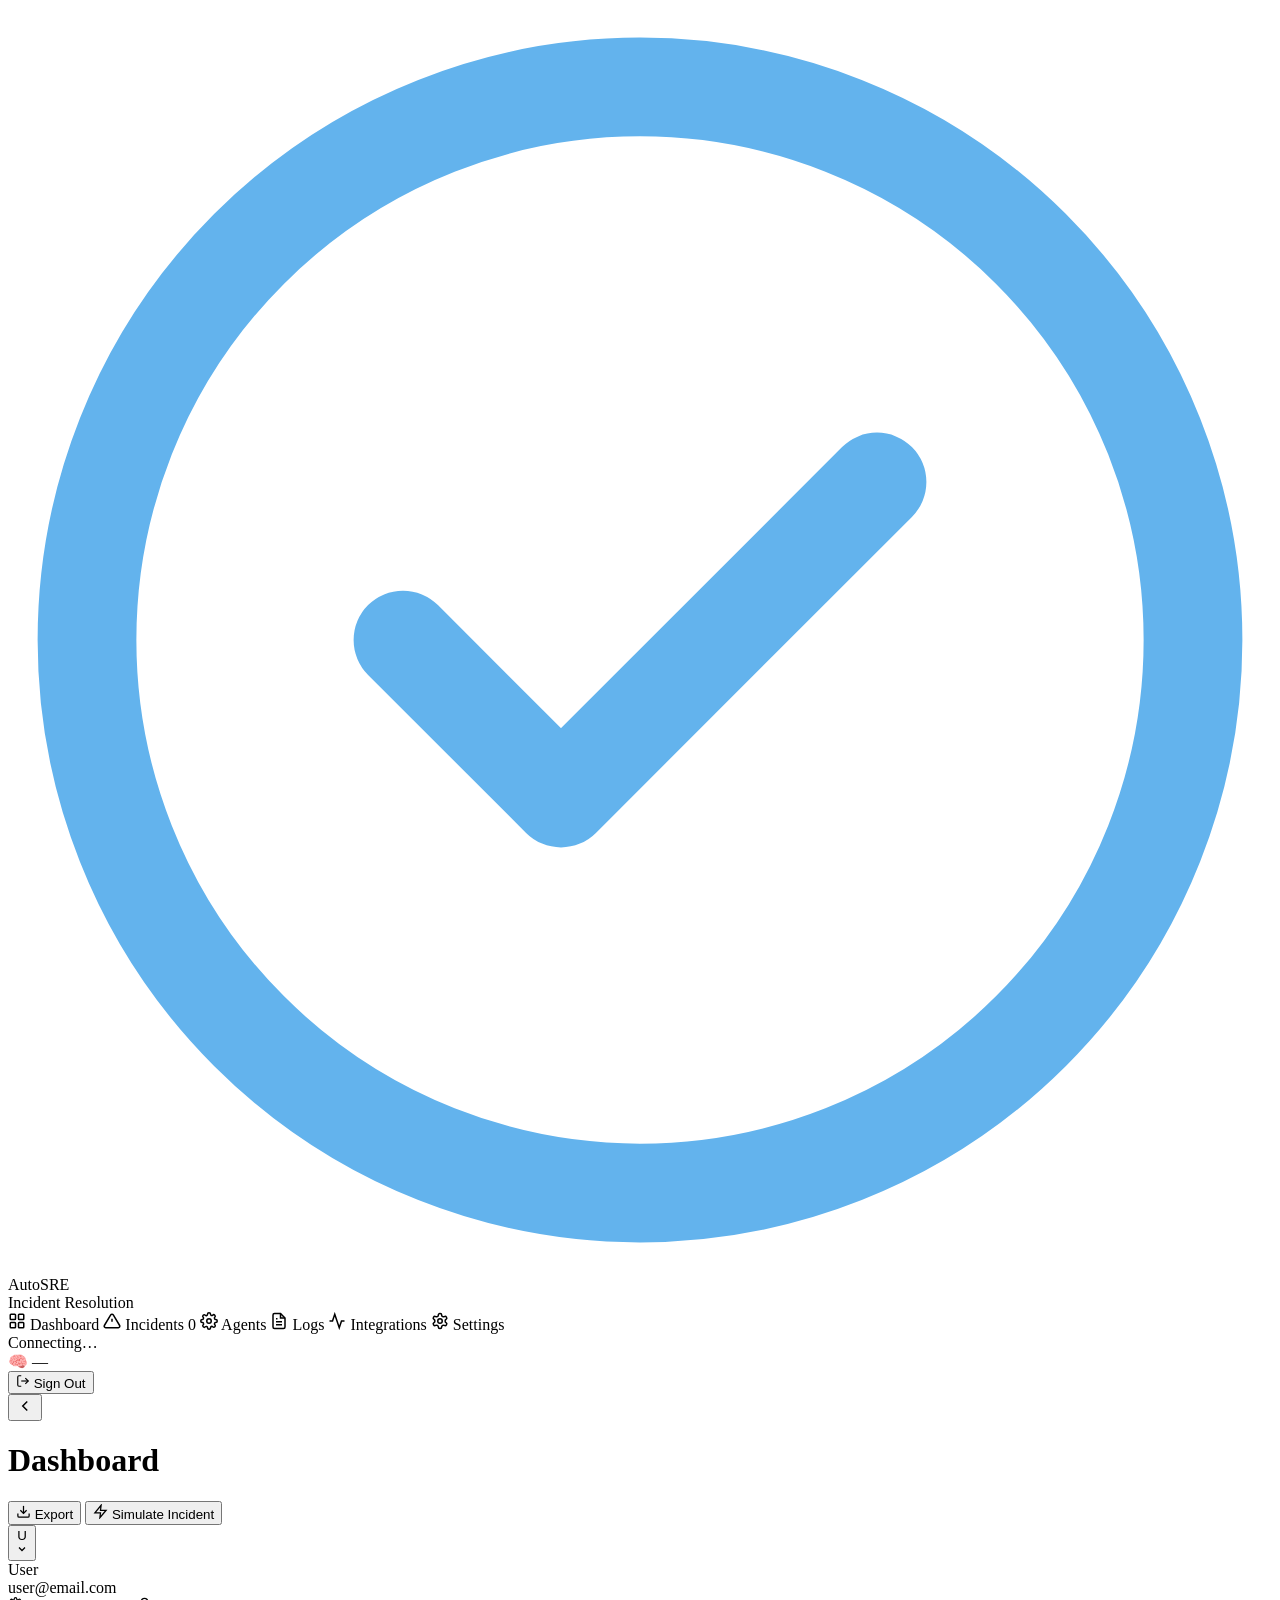
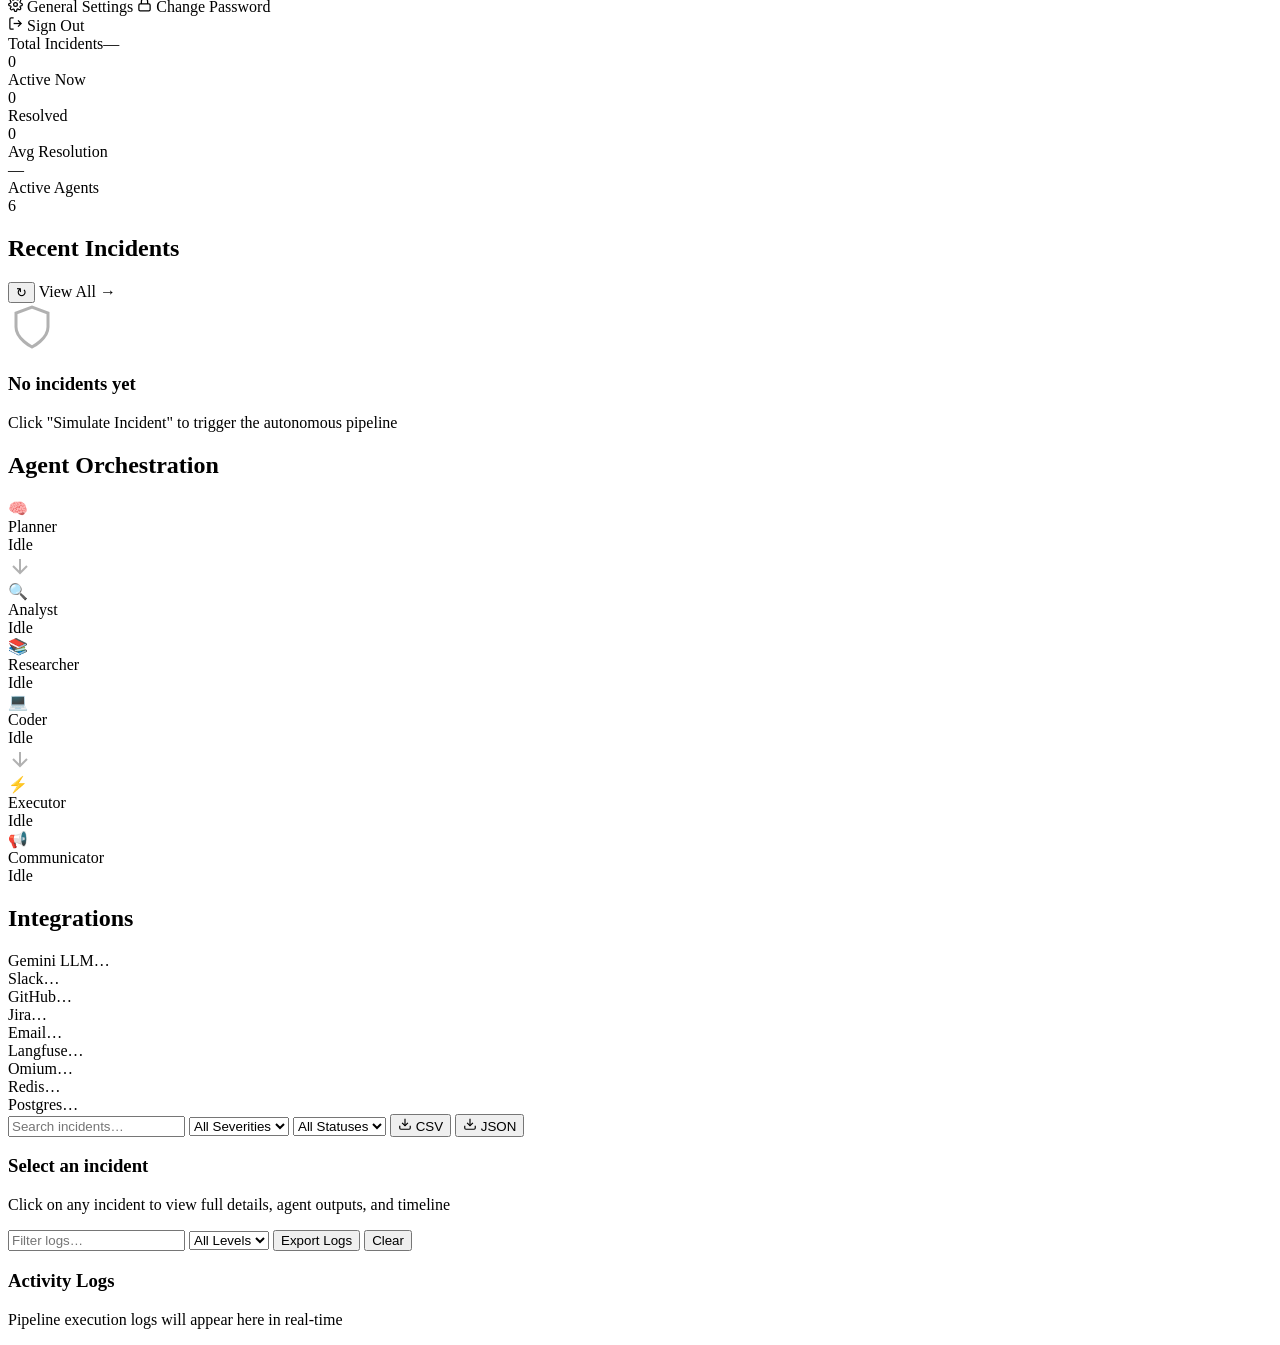
==== commit c65cd48a: "feat: profile dropdown + password change" ====
--- a/autosre/dashboard/index.html
+++ b/autosre/dashboard/index.html
@@ -82,6 +82,33 @@
                     <svg width="15" height="15" viewBox="0 0 24 24" fill="none" stroke="currentColor" stroke-width="2"><polygon points="13 2 3 14 12 14 11 22 21 10 12 10 13 2"/></svg>
                     Simulate Incident
                 </button>
+                <!-- Profile Dropdown -->
+                <div class="profile-wrapper" id="profileWrapper">
+                    <button class="profile-btn" onclick="toggleProfileMenu()" id="profileBtn">
+                        <div class="profile-avatar" id="profileAvatar">U</div>
+                        <svg width="12" height="12" viewBox="0 0 24 24" fill="none" stroke="currentColor" stroke-width="2.5"><path d="M6 9l6 6 6-6"/></svg>
+                    </button>
+                    <div class="profile-dropdown" id="profileDropdown">
+                        <div class="profile-info">
+                            <div class="profile-name" id="profileName">User</div>
+                            <div class="profile-email" id="profileEmail">user@email.com</div>
+                        </div>
+                        <div class="profile-divider"></div>
+                        <a class="profile-menu-item" onclick="window.location.href='/settings'">
+                            <svg width="15" height="15" viewBox="0 0 24 24" fill="none" stroke="currentColor" stroke-width="2"><circle cx="12" cy="12" r="3"/><path d="M19.4 15a1.65 1.65 0 00.33 1.82l.06.06a2 2 0 010 2.83 2 2 0 01-2.83 0l-.06-.06a1.65 1.65 0 00-1.82-.33 1.65 1.65 0 00-1 1.51V21a2 2 0 01-4 0v-.09A1.65 1.65 0 009 19.4a1.65 1.65 0 00-1.82.33l-.06.06a2 2 0 01-2.83-2.83l.06-.06A1.65 1.65 0 004.68 15a1.65 1.65 0 00-1.51-1H3a2 2 0 010-4h.09A1.65 1.65 0 004.6 9a1.65 1.65 0 00-.33-1.82l-.06-.06a2 2 0 012.83-2.83l.06.06A1.65 1.65 0 009 4.68a1.65 1.65 0 001-1.51V3a2 2 0 014 0v.09a1.65 1.65 0 001 1.51 1.65 1.65 0 001.82-.33l.06-.06a2 2 0 012.83 2.83l-.06.06A1.65 1.65 0 0019.4 9a1.65 1.65 0 001.51 1H21a2 2 0 010 4h-.09a1.65 1.65 0 00-1.51 1z"/></svg>
+                            General Settings
+                        </a>
+                        <a class="profile-menu-item" onclick="openPasswordModal()">
+                            <svg width="15" height="15" viewBox="0 0 24 24" fill="none" stroke="currentColor" stroke-width="2"><rect x="3" y="11" width="18" height="11" rx="2" ry="2"/><path d="M7 11V7a5 5 0 0110 0v4"/></svg>
+                            Change Password
+                        </a>
+                        <div class="profile-divider"></div>
+                        <a class="profile-menu-item danger" onclick="logout()">
+                            <svg width="15" height="15" viewBox="0 0 24 24" fill="none" stroke="currentColor" stroke-width="2"><path d="M9 21H5a2 2 0 01-2-2V5a2 2 0 012-2h4"/><polyline points="16 17 21 12 16 7"/><line x1="21" y1="12" x2="9" y2="12"/></svg>
+                            Sign Out
+                        </a>
+                    </div>
+                </div>
             </div>
         </header>
 
@@ -299,6 +326,38 @@
         </div>
     </div>
 
+    <!-- ─── Password Change Modal ─── -->
+    <div class="modal-overlay" id="passwordModal" style="display:none">
+        <div class="modal">
+            <div class="modal-header">
+                <h3>Change Password</h3>
+                <button class="modal-close" onclick="closePasswordModal()">
+                    <svg width="18" height="18" viewBox="0 0 24 24" fill="none" stroke="currentColor" stroke-width="2"><line x1="18" y1="6" x2="6" y2="18"/><line x1="6" y1="6" x2="18" y2="18"/></svg>
+                </button>
+            </div>
+            <div class="modal-body">
+                <div class="pw-error" id="pwError" style="display:none"></div>
+                <div class="pw-success" id="pwSuccess" style="display:none"></div>
+                <div class="form-group">
+                    <label>Current Password</label>
+                    <input type="password" id="pwCurrent" class="form-input" placeholder="••••••••">
+                </div>
+                <div class="form-group">
+                    <label>New Password</label>
+                    <input type="password" id="pwNew" class="form-input" placeholder="••••••••" minlength="6">
+                </div>
+                <div class="form-group">
+                    <label>Confirm New Password</label>
+                    <input type="password" id="pwConfirm" class="form-input" placeholder="••••••••">
+                </div>
+            </div>
+            <div class="modal-footer">
+                <button class="btn-secondary" onclick="closePasswordModal()">Cancel</button>
+                <button class="btn-primary" id="btnChangePw" onclick="changePassword()">Update Password</button>
+            </div>
+        </div>
+    </div>
+
     <!-- Toast Container -->
     <div class="toast-container" id="toastContainer"></div>
 
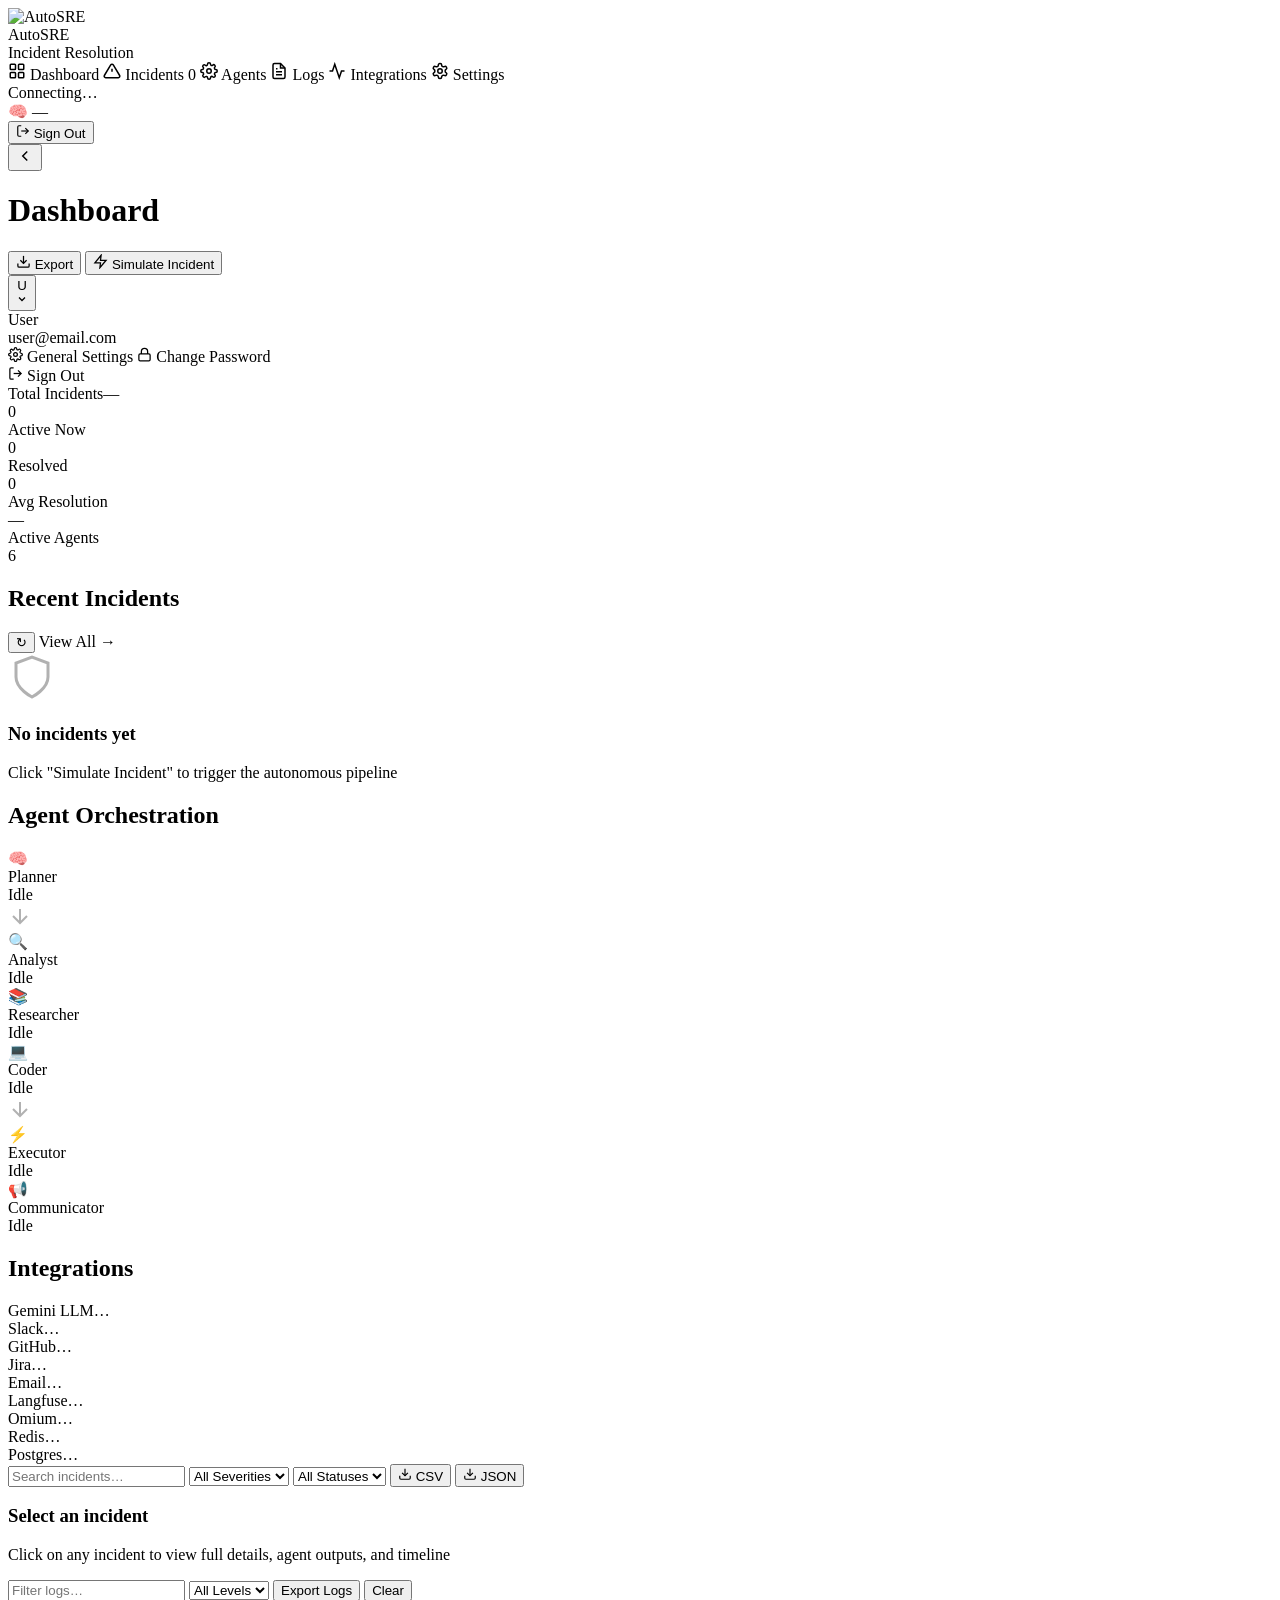
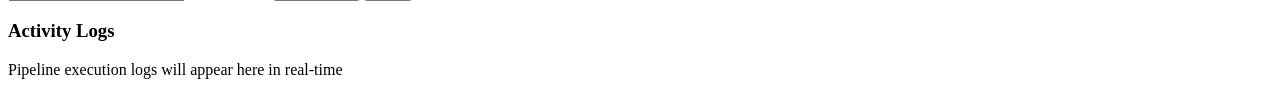
==== commit 099acd6a: "feat: add custom logo across all pages + favicon" ====
--- a/autosre/dashboard/index.html
+++ b/autosre/dashboard/index.html
@@ -7,6 +7,7 @@
     <meta name="description" content="Real-time dashboard for AutoSRE autonomous multi-agent incident resolution system">
     <link rel="preconnect" href="https://fonts.googleapis.com">
     <link href="https://fonts.googleapis.com/css2?family=Inter:wght@300;400;500;600;700;800&family=JetBrains+Mono:wght@400;500;600&display=swap" rel="stylesheet">
+    <link rel="icon" type="image/png" href="/static/logo.png">
     <link rel="stylesheet" href="/static/styles.css">
 </head>
 <body>
@@ -14,7 +15,7 @@
     <aside class="sidebar" id="sidebar">
         <div class="sidebar-header">
             <div class="logo">
-                <svg class="logo-svg" viewBox="0 0 32 32" fill="none"><circle cx="16" cy="16" r="14" stroke="#63b3ed" stroke-width="2.5"/><path d="M10 16l4 4 8-8" stroke="#63b3ed" stroke-width="2.5" stroke-linecap="round" stroke-linejoin="round"/></svg>
+                <img src="/static/logo.png" alt="AutoSRE" class="logo-svg" style="width:36px;height:36px;object-fit:contain">
                 <div>
                     <div class="logo-text">Auto<span class="accent">SRE</span></div>
                     <div class="logo-sub">Incident Resolution</div>
